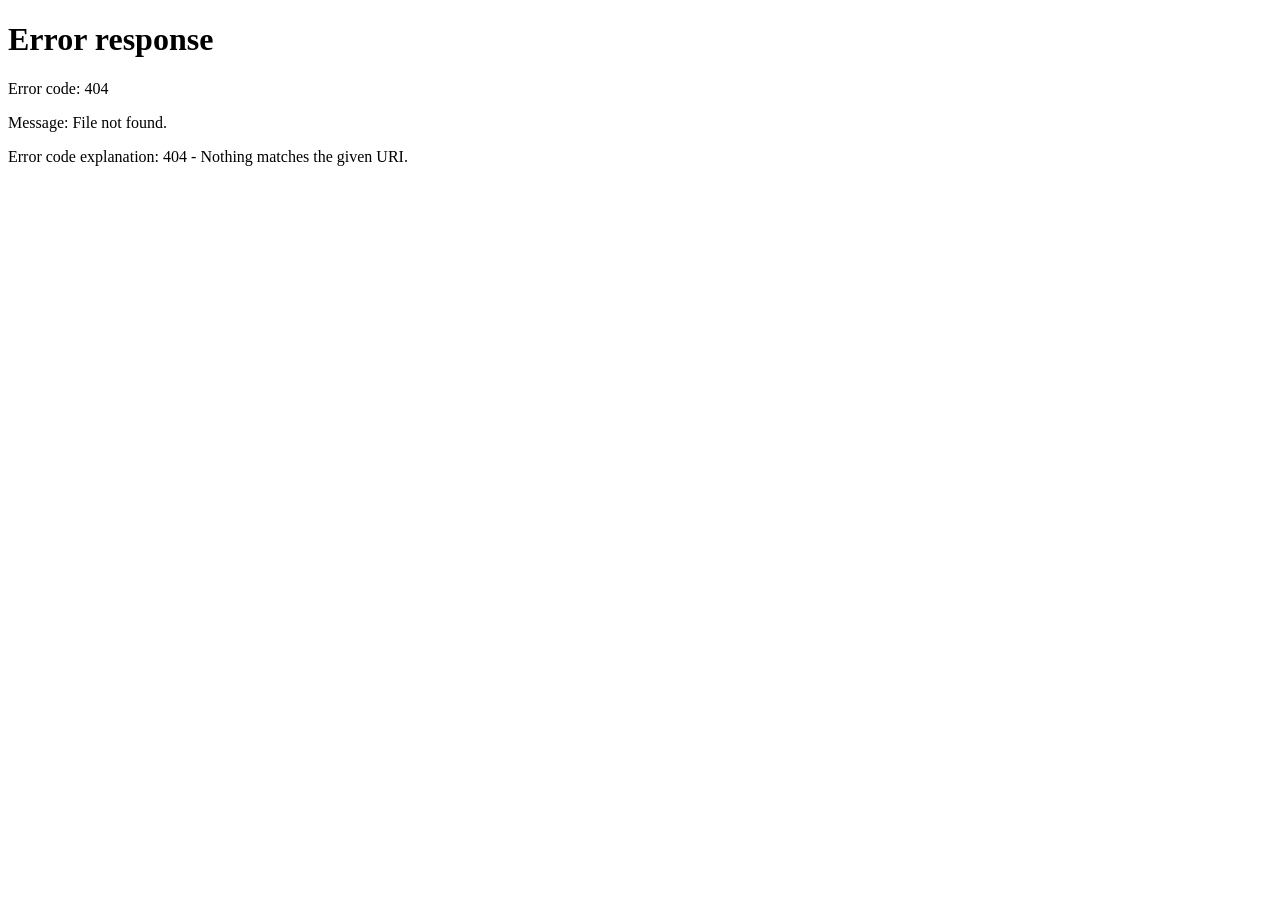
==== index.html @ f80f2387 "Upload index.html" ====
<!DOCTYPE html>
<html>
<head>
    <meta http-equiv="refresh" content="0; url=HTML/V2/index.html" />
    <title>Redirecting...</title>
</head>
<body>
    <p>Redirecting to <a href="HTML/V2/index.html">Laboratory V2</a>...</p>
</body>
</html>
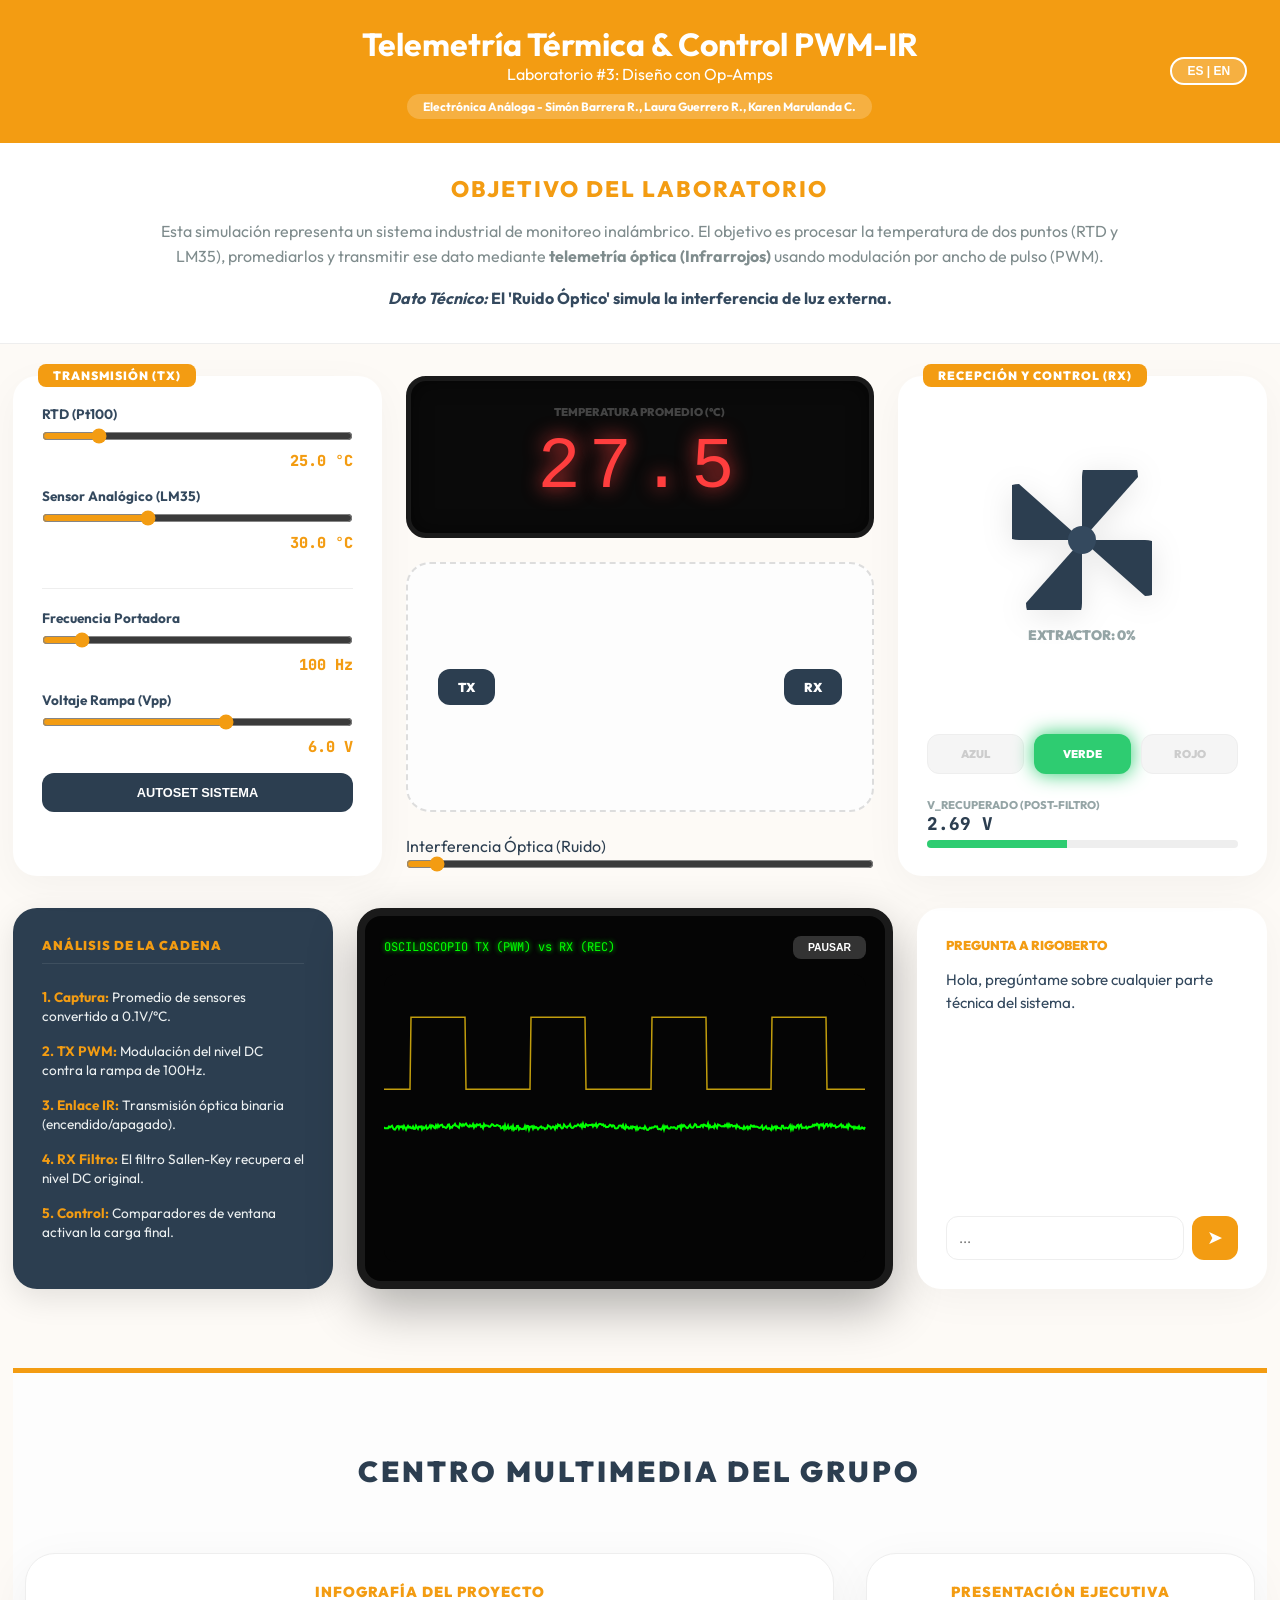
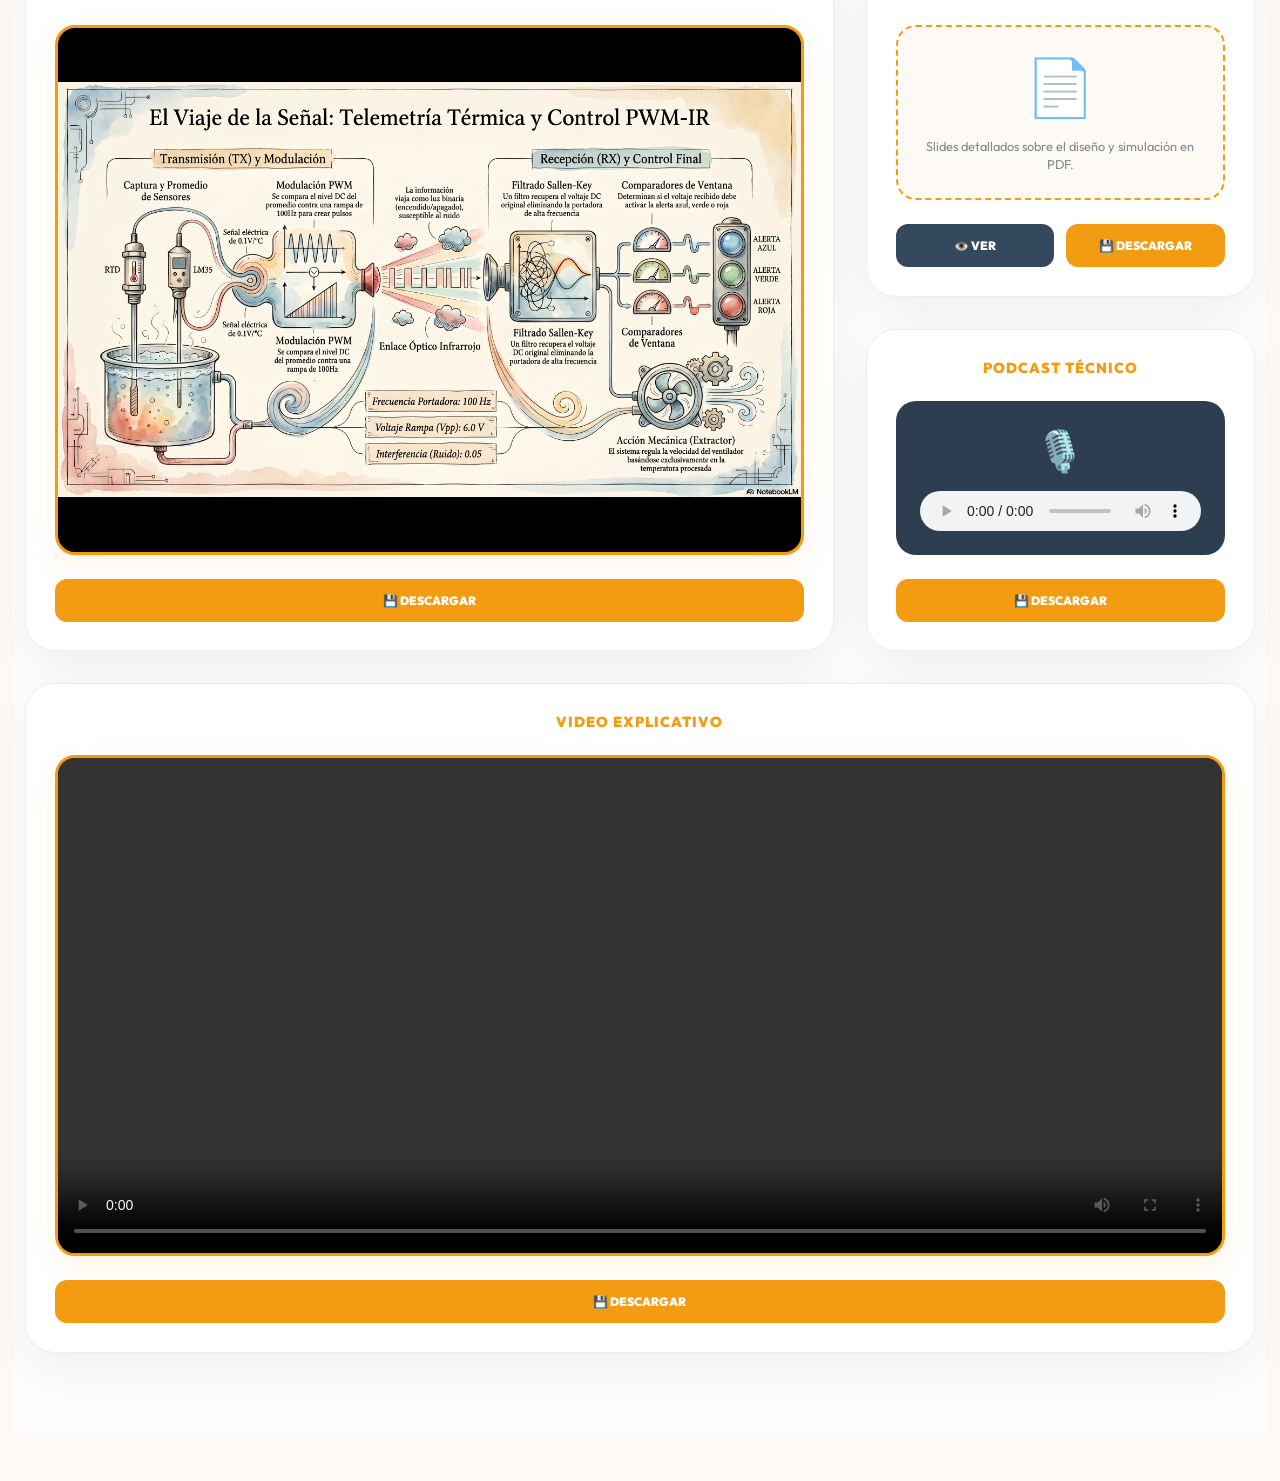
==== commit ce0bdad3: "UX Update: Clean URL and root deployment (V2 only)" ====
--- a/index.html
+++ b/index.html
@@ -1,10 +1,183 @@
 <!DOCTYPE html>
-<html>
+<html lang="es">
 <head>
-    <meta http-equiv="refresh" content="0; url=HTML/V2/index.html" />
-    <title>Redirecting...</title>
+    <meta charset="UTF-8">
+    <meta name="viewport" content="width=device-width, initial-scale=1.0">
+    <title>Lab 3: Estación de Telemetría Térmica V2 | Rigoberto</title>
+    <link href="https://fonts.googleapis.com/css2?family=Outfit:wght@300;400;600;700&family=JetBrains+Mono:wght@500&display=swap" rel="stylesheet">
+    <link rel="stylesheet" href="styles.css">
+    <link rel="icon" type="image/svg+xml" href="../../favicon.svg">
 </head>
-<body>
-    <p>Redirecting to <a href="HTML/V2/index.html">Laboratory V2</a>...</p>
+<body data-lang="es">
+    <header>
+        <div class="container">
+            <h1 id="title-main">Telemetría Térmica & Control PWM-IR</h1>
+            <p id="title-sub">Laboratorio #3: Diseño con Op-Amps</p>
+            <button onclick="toggleLanguage()" id="lang-btn">ES | EN</button>
+            <div class="badge" id="badge-authors">Electrónica Análoga - Simón Barrera R., Laura Guerrero R., Karen Marulanda C.</div>
+        </div>
+    </header>
+
+    <section class="context-section">
+        <div class="container">
+            <div class="context-card">
+                <h2 id="ctx-title">Objetivo del Laboratorio</h2>
+                <p id="ctx-desc-1">Esta simulación representa un sistema industrial de monitoreo inalámbrico. El objetivo es procesar la temperatura de dos puntos (RTD y LM35), promediarlos y transmitir ese dato mediante <b>telemetría óptica (Infrarrojos)</b> usando modulación por ancho de pulso (PWM). En el receptor, recuperamos el voltaje original para controlar un extractor de calor y un semáforo de alerta térmica.</p>
+                <p class="hint"><i id="ctx-hint">Dato Técnico:</i> <span id="ctx-hint-desc">El "Ruido Óptico" simula la interferencia de luz externa que afecta la calidad de los datos recibidos.</span></p>
+            </div>
+        </div>
+    </section>
+
+    <main class="container">
+        <div class="main-layout">
+            <div class="card tx-card">
+                <div class="card-header" id="label-tx">TRANSMISIÓN (TX)</div>
+                <div class="ctrl-group">
+                    <label id="label-rtd">RTD (Pt100)</label>
+                    <input type="range" id="temp-rtd" min="20" max="50" step="0.1" value="25" oninput="updateSystem()">
+                    <div class="val-display"><span id="val-rtd">25.0</span> °C</div>
+                </div>
+                <div class="ctrl-group">
+                    <label id="label-lm35">Sensor Analógico (LM35)</label>
+                    <input type="range" id="temp-lm35" min="20" max="50" step="0.1" value="30" oninput="updateSystem()">
+                    <div class="val-display"><span id="val-lm35">30.0</span> °C</div>
+                </div>
+                <div class="divider"></div>
+                <div class="ctrl-group">
+                    <label id="label-freq">Frecuencia Portadora</label>
+                    <input type="range" id="freq-tri" min="50" max="500" step="1" value="100" oninput="updateSystem()">
+                    <div class="val-display"><span id="val-freq">100</span> Hz</div>
+                </div>
+                <div class="ctrl-group">
+                    <label id="label-volt">Voltaje Rampa (Vpp)</label>
+                    <input type="range" id="volt-tri" min="0.1" max="10" step="0.1" value="6.0" oninput="updateSystem()">
+                    <div class="val-display"><span id="val-volt">6.0</span> V</div>
+                </div>
+                <button class="btn-autoset" id="btn-autoset" onclick="autoset()">AUTOSET SISTEMA</button>
+            </div>
+
+            <div class="center-module">
+                <div class="digital-display">
+                    <div class="segment-label" id="label-avg-temp">TEMPERATURA PROMEDIO (°C)</div>
+                    <div class="seven-segment" id="temp-display">27.5</div>
+                </div>
+                <div class="ir-link">
+                    <div class="ir-device emitter">TX</div>
+                    <div class="ir-beam"><div class="photon-wave" id="photon-wave"></div></div>
+                    <div class="ir-device receiver">RX</div>
+                </div>
+                <div class="noise-box">
+                    <label id="label-noise">Interferencia Óptica (Ruido)</label>
+                    <input type="range" id="opt-noise" min="0" max="1" step="0.01" value="0.05" oninput="updateSystem()">
+                </div>
+            </div>
+
+            <div class="card rx-card">
+                <div class="card-header" id="label-rx">RECEPCIÓN Y CONTROL (RX)</div>
+                <div class="fan-container">
+                    <div class="fan-motor" id="fan-motor">
+                        <svg class="fan-blades" viewBox="0 0 100 100">
+                            <path fill="#2c3e50" d="M50 50 L50 5 A20 20 0 0 1 90 5 L50 50 Z" />
+                            <path fill="#2c3e50" d="M50 50 L95 50 A20 20 0 0 1 95 90 L50 50 Z" />
+                            <path fill="#2c3e50" d="M50 50 L50 95 A20 20 0 0 1 10 95 L50 50 Z" />
+                            <path fill="#2c3e50" d="M50 50 L5 50 A20 20 0 0 1 5 10 L50 50 Z" />
+                            <circle fill="#34495e" cx="50" cy="50" r="10" />
+                        </svg>
+                    </div>
+                    <div class="fan-label"><span id="label-fan">EXTRACTOR</span>: <span id="fan-power">0%</span></div>
+                </div>
+                <div class="led-strip">
+                    <div class="led-indicator" id="led-blue">AZUL</div>
+                    <div class="led-indicator" id="led-green">VERDE</div>
+                    <div class="led-indicator" id="led-red">ROJO</div>
+                </div>
+                <div class="recovery-meter">
+                    <div class="m-label" id="label-vrec">V_RECUPERADO (POST-FILTRO)</div>
+                    <div class="m-value" id="val-vrec">2.75 V</div>
+                    <div class="m-bar"><div id="bar-vrec" class="m-fill"></div></div>
+                </div>
+            </div>
+        </div>
+
+        <div class="bottom-layout">
+            <div class="analysis-panel">
+                <h3 class="panel-title-dark" id="label-analysis">Análisis de la Cadena</h3>
+                <div class="analysis-content" id="analysis-text"></div>
+            </div>
+            <div class="scope-panel">
+                <div class="scope-header">
+                    <span class="neon-text" id="label-scope">OSCILOSCOPIO TX (PWM) vs RX (REC)</span>
+                    <button id="pause-btn" onclick="togglePause()">PAUSAR</button>
+                </div>
+                <canvas id="oscilloscope"></canvas>
+            </div>
+            <div class="tutor-card">
+                <div class="tutor-header" id="label-tutor">PREGUNTA A RIGOBERTO</div>
+                <div id="chat-box" class="chat-area"><p id="tutor-intro"></p></div>
+                <div class="chat-input-row">
+                    <input type="text" id="user-input" placeholder="...">
+                    <button onclick="askRigoberto()">&#10148;</button>
+                </div>
+            </div>
+        </div>
+
+        <!-- CENTRO MULTIMEDIA MOSAICO -->
+        <section class="support-section">
+            <div class="container">
+                <h2 class="support-title" id="support-main-title">Centro Multimedia del Grupo</h2>
+                <div class="support-grid">
+                    
+                    <!-- INFOGRAFÍA (GRANDE 2x2) -->
+                    <div class="support-card card-info">
+                        <h3 id="sup-info-title"></h3>
+                        <div class="media-frame">
+                            <img id="sup-info-img" src="" alt="Infografía">
+                        </div>
+                        <div class="card-actions">
+                            <a id="sup-info-dl" href="#" download class="btn-action dl-btn">💾 Descargar</a>
+                        </div>
+                    </div>
+
+                    <!-- PRESENTACIÓN -->
+                    <div class="support-card card-doc">
+                        <h3 id="sup-pdf-title"></h3>
+                        <div class="doc-preview">
+                            <div class="doc-icon">📄</div>
+                            <p id="sup-pdf-desc"></p>
+                        </div>
+                        <div class="card-actions">
+                            <a id="sup-pdf-link" href="#" target="_blank" class="btn-action view-btn">👁️ Ver</a>
+                            <a id="sup-pdf-dl" href="#" download class="btn-action dl-btn">💾</a>
+                        </div>
+                    </div>
+
+                    <!-- PODCAST -->
+                    <div class="support-card card-audio">
+                        <h3 id="sup-audio-title"></h3>
+                        <div class="audio-box">
+                            <div class="audio-icon">🎙️</div>
+                            <audio id="sup-audio-player" controls></audio>
+                        </div>
+                        <div class="card-actions">
+                            <a id="sup-audio-dl" href="#" download class="btn-action dl-btn">💾 Descargar</a>
+                        </div>
+                    </div>
+
+                    <!-- VIDEO (ANCHO COMPLETO) -->
+                    <div class="support-card card-video">
+                        <h3 id="sup-video-title"></h3>
+                        <div class="media-frame">
+                            <video id="sup-video-player" controls poster=""></video>
+                        </div>
+                        <div class="card-actions">
+                            <a id="sup-video-dl" href="#" download class="btn-action dl-btn">💾 Descargar Video</a>
+                        </div>
+                    </div>
+                </div>
+            </div>
+        </section>
+    </main>
+
+    <script src="app.js"></script>
 </body>
-</html>
+</html>
--- a/styles.css
+++ b/styles.css
@@ -0,0 +1,284 @@
+:root {
+    --primary: #f39c12;
+    --bg: #fdfaf6;
+    --dark: #050505;
+    --text: #2c3e50;
+    --neon-green: #00ff00;
+    --neon-red: #ff3e3e;
+    --blue: #3498db;
+    --green: #2ecc71;
+    --red: #e74c3c;
+}
+
+@font-face {
+    font-family: 'Digital';
+    src: url('https://fonts.cdnfonts.com/s/14352/Digital-7.woff') format('woff');
+}
+
+* { margin: 0; padding: 0; box-sizing: border-box; }
+
+body {
+    font-family: 'Outfit', sans-serif;
+    background-color: var(--bg);
+    color: var(--text);
+    padding-bottom: 3rem;
+}
+
+.container { width: 98%; max-width: 1580px; margin: 0 auto; position: relative; }
+
+header {
+    background: var(--primary);
+    color: white;
+    padding: 1.5rem 0;
+    text-align: center;
+    box-shadow: 0 4px 15px rgba(0,0,0,0.1);
+}
+
+#lang-btn {
+    position: absolute;
+    top: 50%;
+    right: 20px;
+    transform: translateY(-50%);
+    background: rgba(255,255,255,0.2);
+    border: 2px solid white;
+    color: white;
+    padding: 5px 15px;
+    border-radius: 20px;
+    font-weight: 700;
+    font-size: 0.75rem;
+    cursor: pointer;
+    transition: 0.3s;
+}
+#lang-btn:hover { background: white; color: var(--primary); }
+
+.badge { background: rgba(255,255,255,0.2); display: inline-block; padding: 0.3rem 1rem; border-radius: 1rem; font-weight: 700; font-size: 0.75rem; margin-top: 10px; }
+
+/* CONTEXT SECTION */
+.context-section { background: white; border-bottom: 1px solid #eee; padding: 2rem 0; margin-bottom: 2rem; }
+.context-card { max-width: 1000px; margin: 0 auto; text-align: center; }
+.context-card h2 { font-size: 1.4rem; color: var(--primary); margin-bottom: 1rem; text-transform: uppercase; letter-spacing: 2px; font-weight: 800; }
+.context-card p { font-size: 1rem; color: #7f8c8d; line-height: 1.6; }
+.hint { margin-top: 1rem; color: #34495e !important; font-weight: 700; }
+
+/* MAIN DASHBOARD LAYOUT */
+.main-layout { display: flex; gap: 1.5rem; height: 500px; margin-bottom: 2rem; }
+.card { background: white; border-radius: 24px; padding: 1.8rem; box-shadow: 0 10px 40px rgba(0,0,0,0.04); position: relative; display: flex; flex-direction: column; }
+.card-header { position: absolute; top: -12px; left: 25px; background: var(--primary); color: white; padding: 4px 15px; border-radius: 8px; font-size: 0.75rem; font-weight: 900; letter-spacing: 1px; }
+
+.tx-card, .rx-card { flex: 0.8; }
+.center-module { flex: 1.2; display: flex; flex-direction: column; gap: 1.5rem; }
+
+/* INSTRUMENTATION */
+.digital-display { background: #0a0a0a; border-radius: 20px; padding: 1.5rem; text-align: center; border: 5px solid #1a1a1a; box-shadow: inset 0 0 20px rgba(0,0,0,0.5); }
+.segment-label { color: #444; font-size: 0.7rem; font-weight: 900; margin-bottom: 8px; text-transform: uppercase; }
+.seven-segment { font-family: 'Digital', monospace; font-size: 4.5rem; color: var(--neon-red); text-shadow: 0 0 20px var(--neon-red); letter-spacing: 8px; }
+
+.ir-link { background: #fdfdfd; border: 2px dashed #ddd; border-radius: 24px; flex: 1; display: flex; align-items: center; justify-content: space-between; padding: 0 30px; position: relative; overflow: hidden; }
+.ir-device { background: #2c3e50; color: white; padding: 10px 20px; border-radius: 12px; font-size: 0.8rem; font-weight: 900; z-index: 2; }
+.ir-beam { flex: 1; height: 40px; position: relative; }
+.photon-wave { position: absolute; width: 80px; height: 100%; background: radial-gradient(circle, rgba(231, 76, 60, 0.5) 0%, transparent 70%); opacity: 0; }
+
+.ctrl-group { margin-bottom: 1rem; }
+.ctrl-group label { font-size: 0.85rem; font-weight: 700; display: block; margin-bottom: 5px; color: #34495e; }
+input[type="range"] { width: 100%; accent-color: var(--primary); cursor: pointer; }
+.val-display { text-align: right; font-family: 'JetBrains Mono'; color: var(--primary); font-weight: 800; font-size: 0.95rem; margin-top: 2px; }
+.divider { height: 1px; background: #eee; margin: 1.2rem 0; }
+.btn-autoset { width: 100%; padding: 12px; background: #2c3e50; color: white; border: none; border-radius: 12px; font-weight: 800; font-size: 0.8rem; cursor: pointer; transition: 0.3s; text-transform: uppercase; }
+.btn-autoset:hover { background: var(--primary); transform: translateY(-2px); }
+
+/* FAN & ACTUATORS */
+.fan-container { flex: 1; display: flex; flex-direction: column; align-items: center; justify-content: center; }
+.fan-motor { width: 140px; height: 140px; margin-bottom: 1rem; }
+.fan-blades { width: 100%; height: 100%; filter: drop-shadow(0 5px 15px rgba(0,0,0,0.1)); }
+.fan-spinning .fan-blades { animation: spin var(--fan-speed, 0.5s) linear infinite; }
+@keyframes spin { to { transform: rotate(360deg); } }
+.fan-label { font-size: 0.85rem; font-weight: 900; color: #95a5a6; }
+
+.led-strip { display: flex; gap: 10px; margin: 1.5rem 0; }
+.led-indicator { flex: 1; padding: 12px; background: #f5f5f5; border-radius: 12px; text-align: center; font-size: 0.7rem; font-weight: 900; color: #ccc; transition: 0.4s; border: 1px solid #eee; }
+#led-blue.active { background: var(--blue); color: white; box-shadow: 0 0 20px var(--blue); border-color: transparent; }
+#led-green.active { background: var(--green); color: white; box-shadow: 0 0 20px var(--green); border-color: transparent; }
+#led-red.active { background: var(--red); color: white; box-shadow: 0 0 20px var(--red); border-color: transparent; }
+
+.m-label { font-size: 0.7rem; font-weight: 800; color: #95a5a6; text-transform: uppercase; }
+.m-value { font-family: 'JetBrains Mono'; font-weight: 900; font-size: 1.1rem; color: var(--text); }
+.m-bar { height: 8px; background: #eee; border-radius: 4px; overflow: hidden; margin-top: 5px; }
+.m-fill { height: 100%; width: 0%; background: var(--green); transition: 0.5s cubic-bezier(0.4, 0, 0.2, 1); }
+
+/* LOWER PANELS */
+.bottom-layout { display: grid; grid-template-columns: 320px 1fr 350px; gap: 1.5rem; height: 380px; margin-bottom: 4rem; }
+.analysis-panel { background: #2c3e50; color: white; border-radius: 24px; padding: 1.8rem; box-shadow: 0 10px 30px rgba(0,0,0,0.1); }
+.panel-title-dark { font-size: 0.8rem; font-weight: 900; color: var(--primary); text-transform: uppercase; margin-bottom: 1.5rem; border-bottom: 1px solid #3e4f5f; padding-bottom: 10px; letter-spacing: 1px; }
+.analysis-item { font-size: 0.85rem; margin-bottom: 1rem; line-height: 1.4; color: #ecf0f1; }
+.analysis-item b { color: var(--primary); }
+
+.scope-panel { background: var(--dark); border-radius: 24px; padding: 1.2rem; border: 8px solid #1a1a1a; display: flex; flex-direction: column; box-shadow: 0 20px 50px rgba(0,0,0,0.3); }
+.scope-header { display: flex; justify-content: space-between; align-items: center; margin-bottom: 15px; }
+.neon-text { color: var(--neon-green); font-family: 'JetBrains Mono'; font-size: 0.75rem; text-shadow: 0 0 5px var(--neon-green); }
+#pause-btn { background: #333; color: white; border: none; padding: 6px 15px; border-radius: 8px; font-size: 0.65rem; font-weight: 900; cursor: pointer; transition: 0.2s; }
+#pause-btn:hover { background: #444; }
+canvas { flex: 1; background: #050505; width: 100%; border-radius: 12px; }
+
+.tutor-card { background: white; border-radius: 24px; padding: 1.8rem; box-shadow: 0 10px 40px rgba(0,0,0,0.04); display: flex; flex-direction: column; }
+.tutor-header { font-size: 0.8rem; font-weight: 900; color: var(--primary); margin-bottom: 1rem; text-transform: uppercase; }
+.chat-area { flex: 1; overflow-y: auto; font-size: 0.95rem; color: #34495e; line-height: 1.5; padding-right: 5px; }
+.chat-input-row { display: flex; gap: 8px; margin-top: 1rem; }
+.chat-input-row input { flex: 1; padding: 12px; border-radius: 12px; border: 1px solid #eee; font-family: inherit; font-size: 0.9rem; }
+.chat-input-row button { background: var(--primary); color: white; border: none; padding: 0 15px; border-radius: 12px; cursor: pointer; font-size: 1.2rem; }
+
+/* MOSAICO INTEGRADO V2.1 (Bento Grid) */
+.support-section { 
+    background: #fdfdfd; 
+    padding: 5rem 0; 
+    border-top: 5px solid var(--primary);
+    margin-top: 5rem;
+}
+
+.support-title {
+    text-align: center;
+    color: var(--text);
+    font-size: 1.8rem;
+    font-weight: 900;
+    text-transform: uppercase;
+    margin-bottom: 4rem;
+    letter-spacing: 3px;
+}
+
+.support-grid {
+    display: grid;
+    grid-template-columns: repeat(3, 1fr);
+    grid-template-areas: 
+        "info info doc"
+        "info info audio"
+        "video video video";
+    gap: 2rem;
+}
+
+.card-info { grid-area: info; }
+.card-doc { grid-area: doc; }
+.card-audio { grid-area: audio; }
+.card-video { grid-area: video; }
+
+.support-card {
+    background: white;
+    padding: 1.8rem;
+    border-radius: 30px;
+    box-shadow: 0 15px 50px rgba(0,0,0,0.06);
+    display: flex;
+    flex-direction: column;
+    gap: 1.5rem;
+    border: 1px solid #eee;
+    transition: 0.4s cubic-bezier(0.175, 0.885, 0.32, 1.275);
+}
+
+.support-card:hover {
+    transform: translateY(-10px);
+    border-color: var(--primary);
+    box-shadow: 0 20px 60px rgba(243, 156, 18, 0.15);
+}
+
+.support-card h3 {
+    font-size: 0.9rem;
+    font-weight: 900;
+    color: var(--primary);
+    text-transform: uppercase;
+    letter-spacing: 1px;
+    text-align: center;
+}
+
+.media-frame {
+    width: 100%;
+    border: 3px solid var(--primary);
+    border-radius: 20px;
+    overflow: hidden;
+    background: #000;
+    box-shadow: 0 10px 30px rgba(243, 156, 18, 0.1);
+}
+
+.card-info .media-frame {
+    height: 100%;
+    min-height: 500px;
+}
+
+.media-frame img, .media-frame video {
+    width: 100%;
+    height: 100%;
+    object-fit: contain;
+    display: block;
+}
+
+.card-video .media-frame {
+    aspect-ratio: 21/9;
+}
+
+.doc-preview {
+    flex: 1;
+    background: #fdfaf6;
+    border: 2px dashed var(--primary);
+    border-radius: 20px;
+    display: flex;
+    flex-direction: column;
+    align-items: center;
+    justify-content: center;
+    padding: 1.5rem;
+}
+.doc-icon { font-size: 3.5rem; margin-bottom: 1rem; }
+.doc-preview p { font-size: 0.8rem; text-align: center; color: #7f8c8d; line-height: 1.4; }
+
+.audio-box {
+    background: #2c3e50;
+    border-radius: 20px;
+    padding: 1.5rem;
+    display: flex;
+    flex-direction: column;
+    align-items: center;
+    gap: 1rem;
+}
+.audio-icon { font-size: 2.5rem; }
+#sup-audio-player { width: 100%; height: 40px; }
+
+.card-actions { display: flex; gap: 12px; }
+.btn-action {
+    flex: 1;
+    padding: 14px;
+    border-radius: 12px;
+    text-decoration: none;
+    font-weight: 900;
+    font-size: 0.75rem;
+    text-align: center;
+    text-transform: uppercase;
+    transition: 0.3s;
+}
+.view-btn { background: #34495e; color: white; }
+.view-btn:hover { background: #2c3e50; }
+.dl-btn { background: var(--primary); color: white; }
+.dl-btn:hover { background: #d35400; box-shadow: 0 5px 15px rgba(211, 84, 0, 0.3); }
+
+/* RESPONSIVE */
+@media (max-width: 1200px) {
+    .bottom-layout { grid-template-columns: 1fr 1fr; height: auto; }
+    .tutor-card { grid-column: span 2; height: 300px; }
+}
+
+@media (max-width: 1100px) {
+    .support-grid {
+        grid-template-columns: 1fr 1fr;
+        grid-template-areas: 
+            "info info"
+            "doc audio"
+            "video video";
+    }
+}
+
+@media (max-width: 768px) {
+    .main-layout { flex-direction: column; height: auto; }
+    .support-grid {
+        grid-template-columns: 1fr;
+        grid-template-areas: 
+            "info"
+            "doc"
+            "audio"
+            "video";
+    }
+    .card-info .media-frame { min-height: 350px; }
+}
